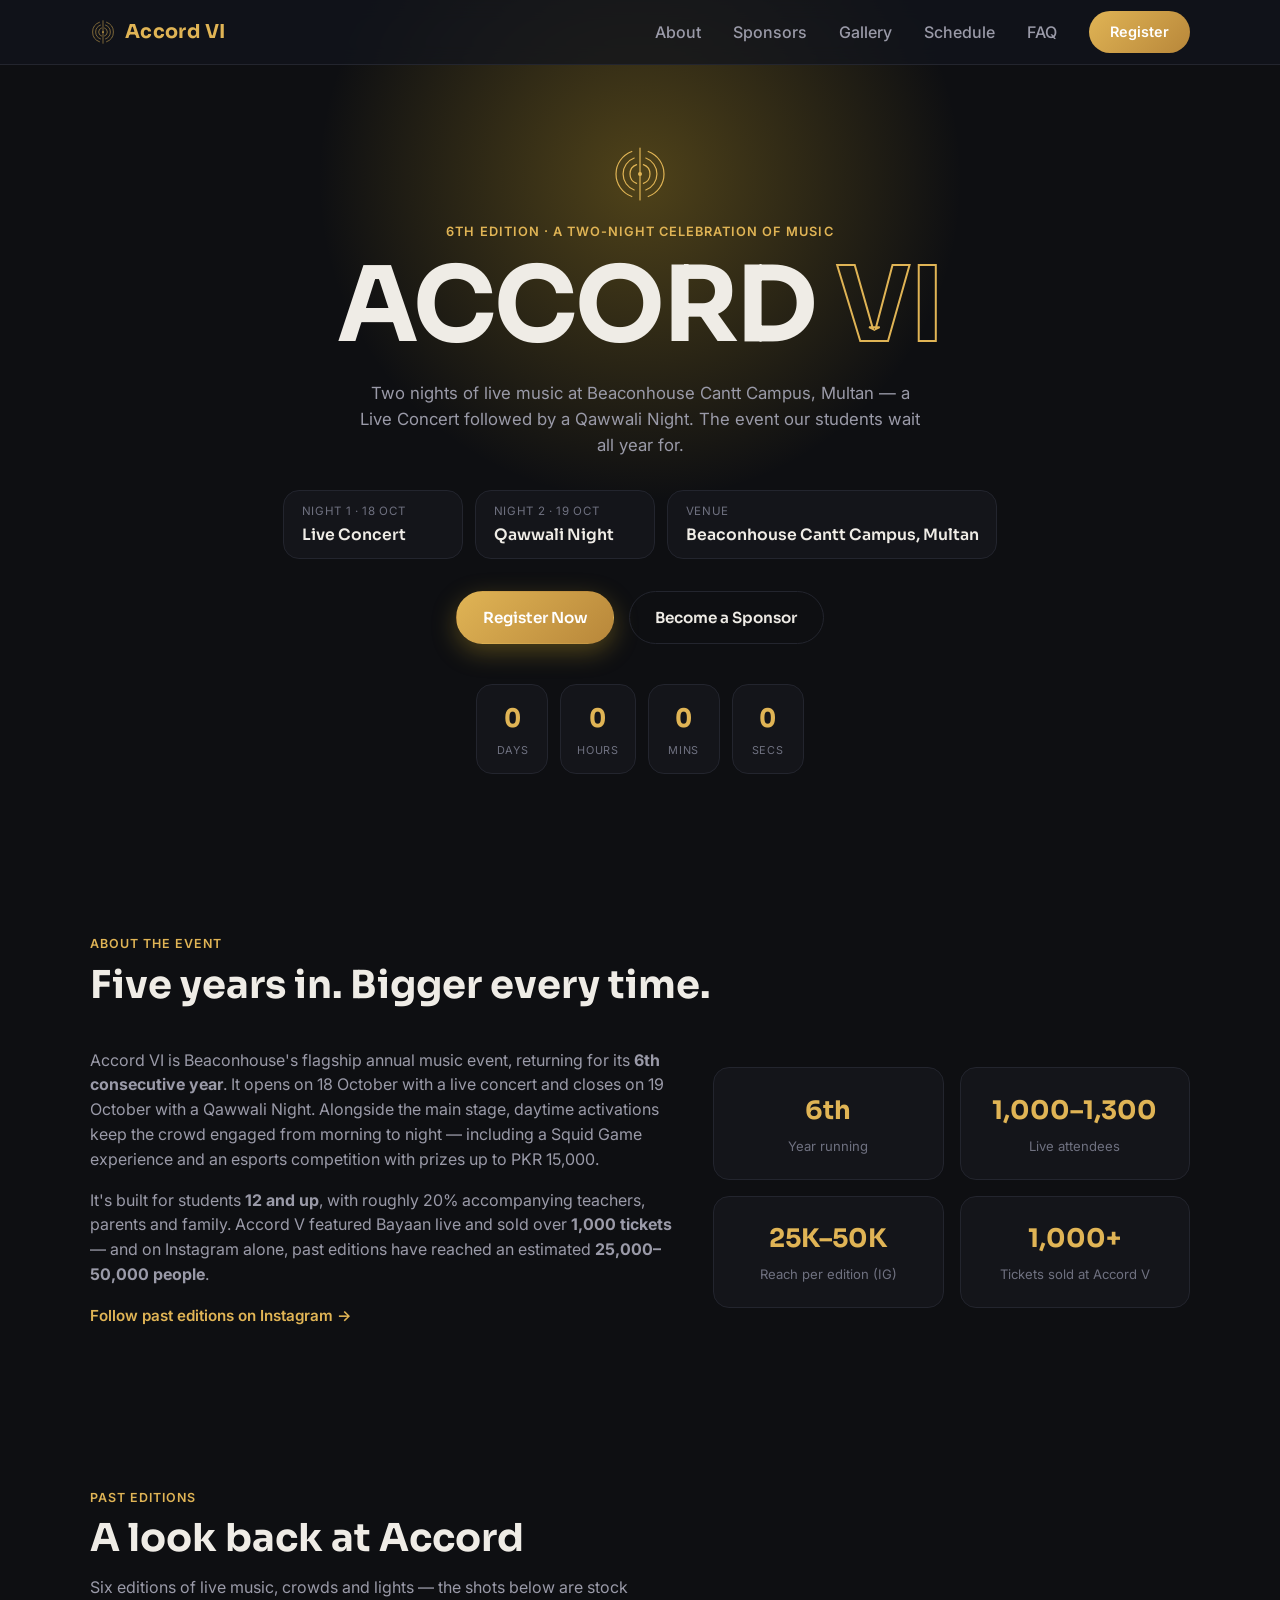
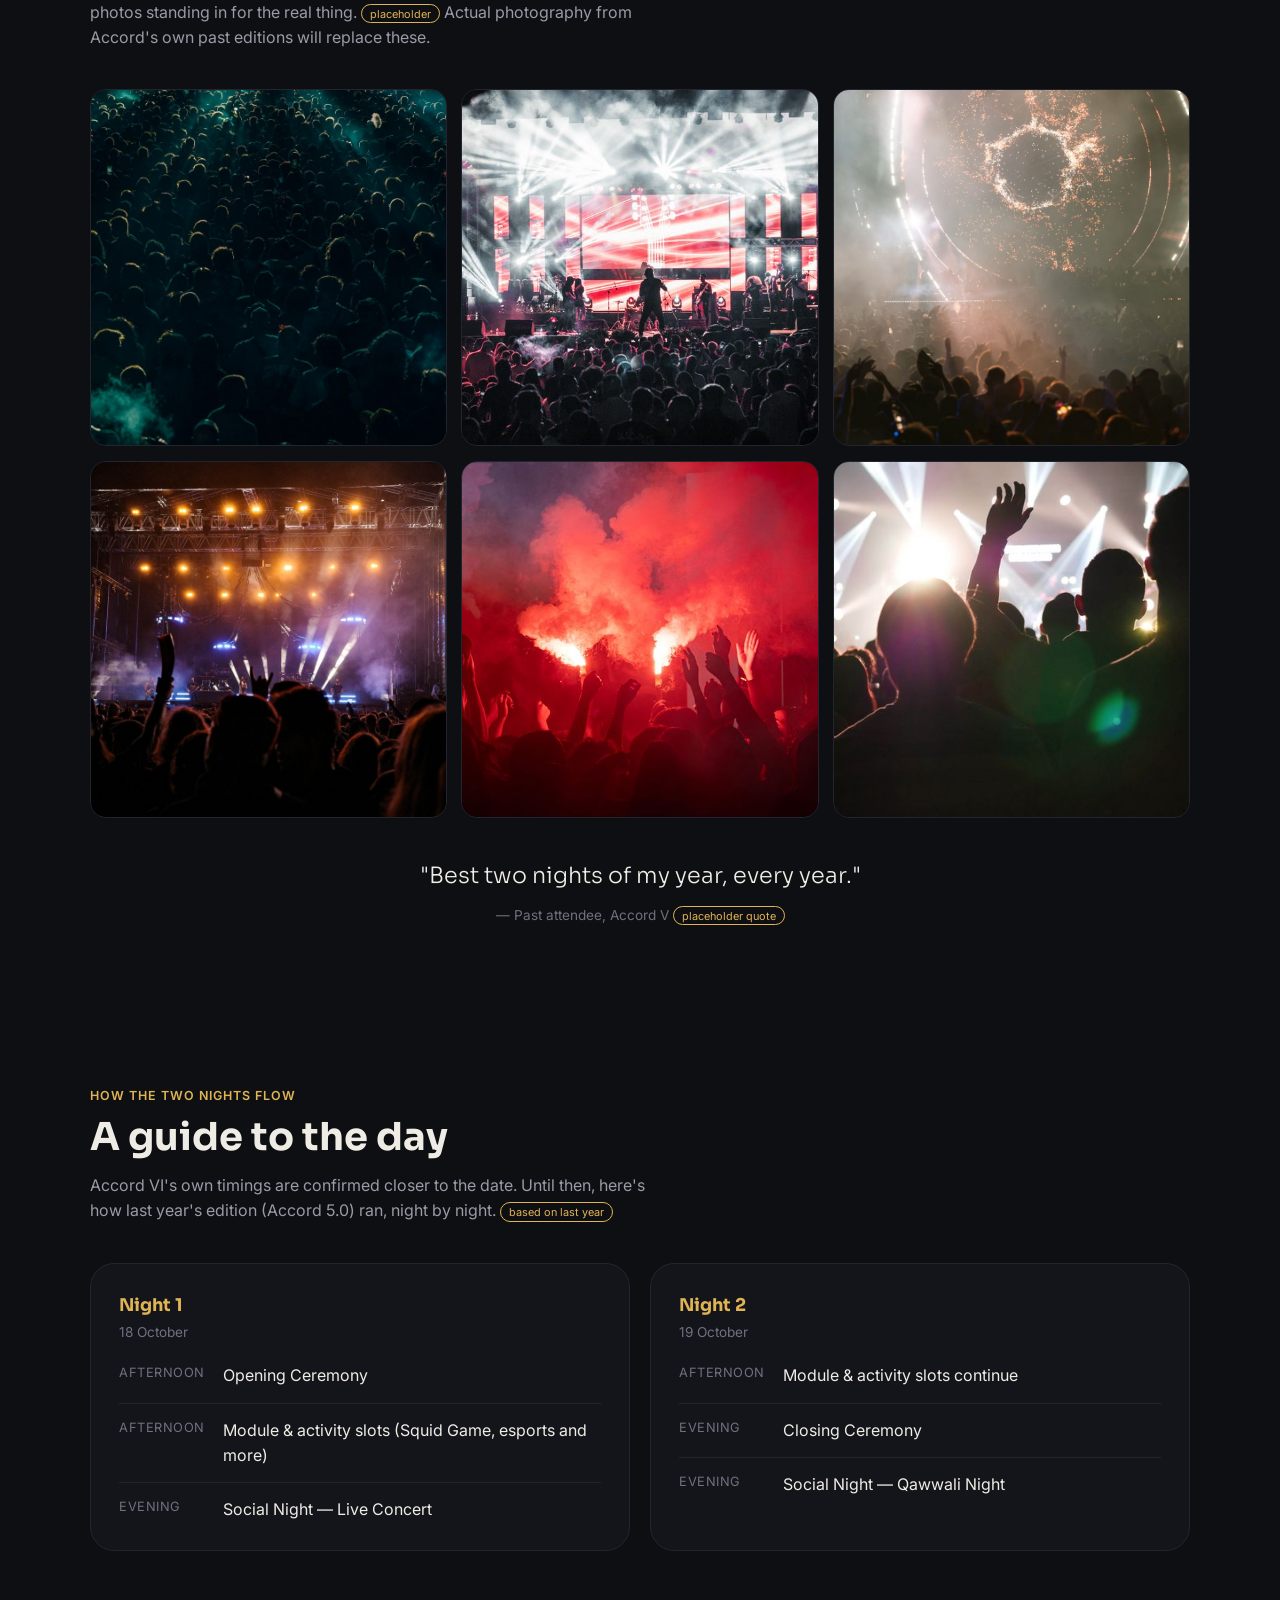
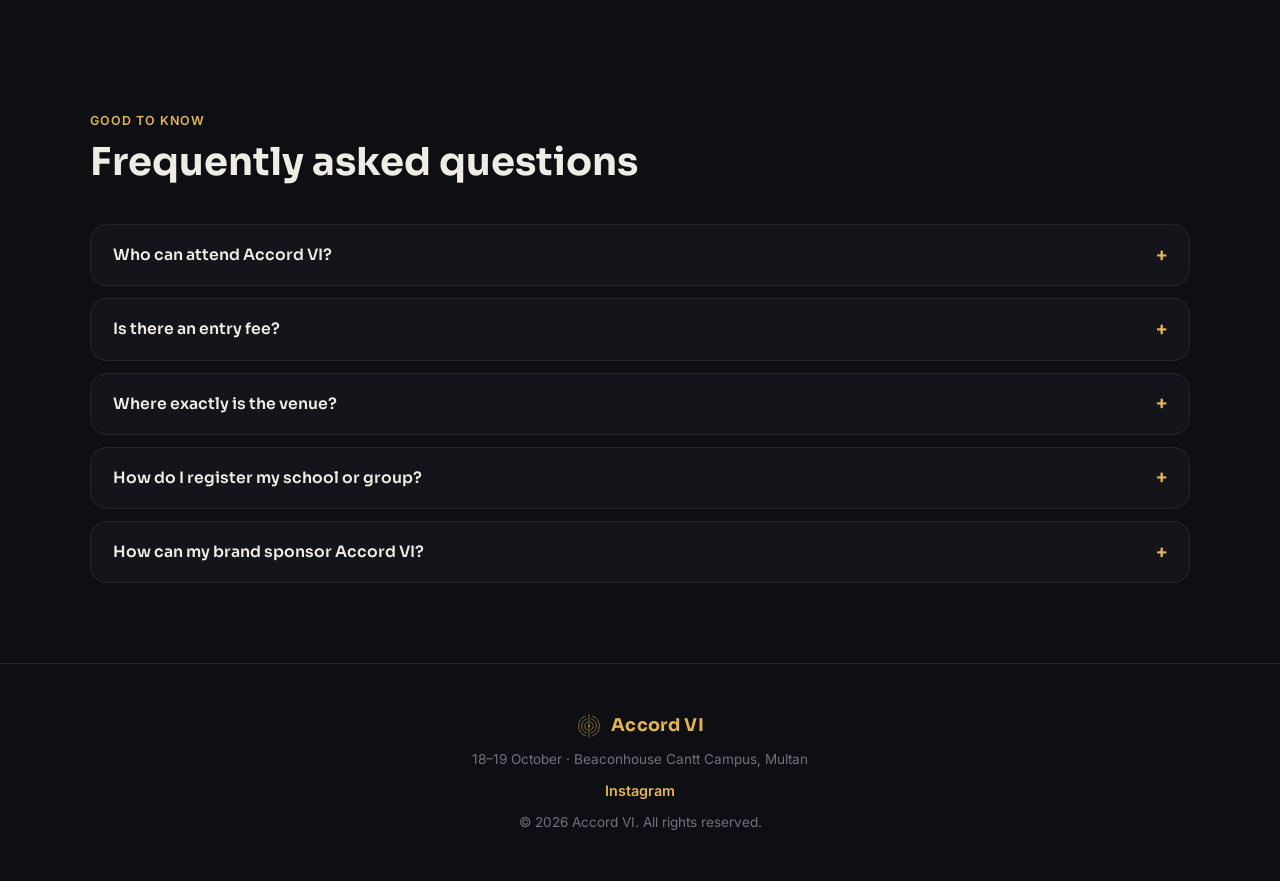
==== index.html @ 819be490 "Initial commit: Accord VI plain site 3-page HTML/CSS/JS site (home, register, sponsor) for Accord VI" ====
<!DOCTYPE html>
<html lang="en">
<head>
<meta charset="UTF-8">
<meta name="viewport" content="width=device-width, initial-scale=1.0">
<title>Accord VI — Live Concert &amp; Qawwali Night, 18–19 October, Multan</title>
<meta name="description" content="Accord VI: a two-night celebration of music at Beaconhouse Cantt Campus, Multan — Live Concert on 18 October, Qawwali Night on 19 October. Register or become a sponsor.">
<link rel="icon" type="image/svg+xml" href="assets/favicon.svg">
<link href="https://cdn.jsdelivr.net/npm/aos@2.3.4/dist/aos.css" rel="stylesheet">
<link href="https://cdn.jsdelivr.net/npm/animate.css@4.1.1/animate.min.css" rel="stylesheet">
<link rel="stylesheet" href="css/styles.css">
</head>
<body>

<!-- Resonance mark — inline once, reused via <use> so colour follows currentColor -->
<svg width="0" height="0" style="position:absolute" aria-hidden="true">
  <symbol id="resonance-mark" viewBox="0 0 120 120">
    <g fill="none" stroke="currentColor" stroke-width="2.4" stroke-linecap="round">
      <line x1="60" y1="8" x2="60" y2="112"></line>
      <path d="M66.8,41.2 A20,20 0 0 1 66.8,78.8"></path>
      <path d="M53.2,41.2 A20,20 0 0 0 53.2,78.8"></path>
      <path d="M71.6,28.1 A34,34 0 0 1 71.6,91.9"></path>
      <path d="M48.4,28.1 A34,34 0 0 0 48.4,91.9"></path>
      <path d="M76.4,14.9 A48,48 0 0 1 76.4,105.1"></path>
      <path d="M43.6,14.9 A48,48 0 0 0 43.6,105.1"></path>
    </g>
    <circle cx="60" cy="60" r="4" fill="currentColor"></circle>
  </symbol>
</svg>

<!-- ============ NAV ============ -->
<header class="site-header">
  <div class="container nav-inner">
    <a href="index.html" class="logo">
      <svg class="logo-mark" viewBox="0 0 120 120" aria-hidden="true"><use href="#resonance-mark"></use></svg>
      <span class="logo-text">Accord <span>VI</span></span>
    </a>

    <nav class="nav-links" id="navLinks">
      <a href="index.html#about" class="nav-link">About</a>
      <a href="sponsor.html" class="nav-link">Sponsors</a>
      <a href="index.html#gallery" class="nav-link">Gallery</a>
      <a href="index.html#schedule" class="nav-link">Schedule</a>
      <a href="index.html#faq" class="nav-link">FAQ</a>
      <a href="register.html" class="nav-cta animate__animated animate__pulse animate__slower animate__infinite">Register</a>
    </nav>

    <button class="nav-toggle" id="navToggle" aria-label="Toggle menu" aria-expanded="false" aria-controls="navLinks">
      <span></span><span></span><span></span>
    </button>
  </div>
</header>

<!-- ============ HERO ============ -->
<section id="top" class="hero">
  <div class="hero-glow" aria-hidden="true"></div>
  <div class="container hero-inner">
    <div class="hero-mark" aria-hidden="true" data-aos="zoom-in" data-aos-delay="0">
      <svg class="logo-mark logo-mark-hero" viewBox="0 0 120 120"><use href="#resonance-mark"></use></svg>
    </div>
    <p class="eyebrow" data-aos="fade-up" data-aos-delay="100">6th Edition · A Two-Night Celebration of Music</p>
    <h1 class="hero-title" data-aos="fade-up" data-aos-delay="200">ACCORD <span class="outline">VI</span></h1>
    <p class="hero-tagline" data-aos="fade-up" data-aos-delay="300">
      Two nights of live music at Beaconhouse Cantt Campus, Multan — a Live Concert
      followed by a Qawwali Night. The event our students wait all year for.
    </p>

    <div class="hero-meta" data-aos="fade-up" data-aos-delay="400">
      <div class="meta-chip">
        <span class="meta-label">Night 1 · 18 Oct</span>
        <span class="meta-value">Live Concert</span>
      </div>
      <div class="meta-chip">
        <span class="meta-label">Night 2 · 19 Oct</span>
        <span class="meta-value">Qawwali Night</span>
      </div>
      <div class="meta-chip">
        <span class="meta-label">Venue</span>
        <span class="meta-value">Beaconhouse Cantt Campus, Multan</span>
      </div>
    </div>

    <div class="hero-actions" data-aos="fade-up" data-aos-delay="500">
      <a href="register.html" class="btn btn-primary">Register Now</a>
      <a href="sponsor.html" class="btn btn-ghost">Become a Sponsor</a>
    </div>

    <div class="countdown" id="countdown" aria-label="Time remaining until Accord VI" data-aos="fade-up" data-aos-delay="600">
      <div class="countdown-box"><span class="countdown-num" id="cdDays">--</span><span class="countdown-label">Days</span></div>
      <div class="countdown-box"><span class="countdown-num" id="cdHours">--</span><span class="countdown-label">Hours</span></div>
      <div class="countdown-box"><span class="countdown-num" id="cdMins">--</span><span class="countdown-label">Mins</span></div>
      <div class="countdown-box"><span class="countdown-num" id="cdSecs">--</span><span class="countdown-label">Secs</span></div>
    </div>
  </div>
</section>

<!-- ============ ABOUT ============ -->
<section id="about" class="section">
  <div class="container">
    <p class="section-kicker">About the event</p>
    <h2 class="section-title">Five years in. Bigger every time.</h2>

    <div class="about-grid">
      <div class="about-copy">
        <p>
          Accord VI is Beaconhouse's flagship annual music event, returning for its
          <strong>6th consecutive year</strong>. It opens on 18 October with a live concert
          and closes on 19 October with a Qawwali Night. Alongside the main stage, daytime
          activations keep the crowd engaged from morning to night — including a Squid Game
          experience and an esports competition with prizes up to PKR 15,000.
        </p>
        <p>
          It's built for students <strong>12 and up</strong>, with roughly 20% accompanying
          teachers, parents and family. Accord V featured Bayaan live and sold over
          <strong>1,000 tickets</strong> — and on Instagram alone, past editions have reached
          an estimated <strong>25,000–50,000 people</strong>.
        </p>
        <a href="https://instagram.com/" target="_blank" rel="noopener" class="text-link">
          Follow past editions on Instagram →
        </a>
      </div>

      <div class="about-stats">
        <div class="stat-card" data-aos="fade-up" data-aos-delay="0">
          <span class="stat-num">6th</span>
          <span class="stat-label">Year running</span>
        </div>
        <div class="stat-card" data-aos="fade-up" data-aos-delay="100">
          <span class="stat-num">1,000–1,300</span>
          <span class="stat-label">Live attendees</span>
        </div>
        <div class="stat-card" data-aos="fade-up" data-aos-delay="200">
          <span class="stat-num">25K–50K</span>
          <span class="stat-label">Reach per edition (IG)</span>
        </div>
        <div class="stat-card" data-aos="fade-up" data-aos-delay="300">
          <span class="stat-num">1,000+</span>
          <span class="stat-label">Tickets sold at Accord V</span>
        </div>
      </div>
    </div>
  </div>
</section>

<!-- ============ GALLERY ============ -->
<section id="gallery" class="section">
  <div class="container">
    <p class="section-kicker">Past editions</p>
    <h2 class="section-title">A look back at Accord</h2>
    <p class="section-lead">
      Six editions of live music, crowds and lights — the shots below are stock photos
      standing in for the real thing. <span class="ph-tag">placeholder</span> Actual
      photography from Accord's own past editions will replace these.
    </p>

    <div class="gallery-grid">
      <div class="gallery-item" data-aos="zoom-in" data-aos-delay="0"><img src="assets/gallery/gallery-1.jpg" alt="Stock photo — concert crowd under stage lights, standing in for a real Accord photo" loading="lazy"></div>
      <div class="gallery-item" data-aos="zoom-in" data-aos-delay="50"><img src="assets/gallery/gallery-2.jpg" alt="Stock photo — live band performing on stage, standing in for a real Accord photo" loading="lazy"></div>
      <div class="gallery-item" data-aos="zoom-in" data-aos-delay="100"><img src="assets/gallery/gallery-3.jpg" alt="Stock photo — festival fireworks over a crowd, standing in for a real Accord photo" loading="lazy"></div>
      <div class="gallery-item" data-aos="zoom-in" data-aos-delay="150"><img src="assets/gallery/gallery-4.jpg" alt="Stock photo — crowd cheering under stage lighting, standing in for a real Accord photo" loading="lazy"></div>
      <div class="gallery-item" data-aos="zoom-in" data-aos-delay="200"><img src="assets/gallery/gallery-5.jpg" alt="Stock photo — red flares raised at a night concert, standing in for a real Accord photo" loading="lazy"></div>
      <div class="gallery-item" data-aos="zoom-in" data-aos-delay="250"><img src="assets/gallery/gallery-6.jpg" alt="Stock photo — crowd silhouetted against bright stage lights, standing in for a real Accord photo" loading="lazy"></div>
    </div>

    <blockquote class="quote-block" data-aos="fade-up">
      <p>"Best two nights of my year, every year."</p>
      <cite>— Past attendee, Accord V <span class="ph-tag">placeholder quote</span></cite>
    </blockquote>
  </div>
</section>

<!-- ============ SCHEDULE ============ -->
<section id="schedule" class="section">
  <div class="container">
    <p class="section-kicker">How the two nights flow</p>
    <h2 class="section-title">A guide to the day</h2>
    <p class="section-lead">
      Accord VI's own timings are confirmed closer to the date. Until then, here's how last
      year's edition (Accord 5.0) ran, night by night. <span class="ph-tag">based on last year</span>
    </p>

    <div class="schedule-grid">
      <div class="schedule-card" data-aos="fade-up" data-aos-delay="0">
        <span class="schedule-day">Night 1</span>
        <span class="schedule-date">18 October</span>
        <ol class="schedule-list">
          <li><span class="schedule-time">Afternoon</span><span>Opening Ceremony</span></li>
          <li><span class="schedule-time">Afternoon</span><span>Module &amp; activity slots (Squid Game, esports and more)</span></li>
          <li><span class="schedule-time">Evening</span><span>Social Night — Live Concert</span></li>
        </ol>
      </div>
      <div class="schedule-card" data-aos="fade-up" data-aos-delay="100">
        <span class="schedule-day">Night 2</span>
        <span class="schedule-date">19 October</span>
        <ol class="schedule-list">
          <li><span class="schedule-time">Afternoon</span><span>Module &amp; activity slots continue</span></li>
          <li><span class="schedule-time">Evening</span><span>Closing Ceremony</span></li>
          <li><span class="schedule-time">Evening</span><span>Social Night — Qawwali Night</span></li>
        </ol>
      </div>
    </div>
  </div>
</section>

<!-- ============ FAQ ============ -->
<section id="faq" class="section">
  <div class="container">
    <p class="section-kicker">Good to know</p>
    <h2 class="section-title">Frequently asked questions</h2>

    <div class="faq-list">
      <div class="faq-item" data-aos="fade-up" data-aos-delay="0">
        <button class="faq-question" aria-expanded="false">
          <span>Who can attend Accord VI?</span>
          <span class="faq-icon" aria-hidden="true">+</span>
        </button>
        <div class="faq-answer">
          <p>Anyone aged 12 and up. Most attendees are students, and around 20% are accompanying adults such as teachers and family — everyone is welcome.</p>
        </div>
      </div>

      <div class="faq-item" data-aos="fade-up" data-aos-delay="50">
        <button class="faq-question" aria-expanded="false">
          <span>Is there an entry fee?</span>
          <span class="faq-icon" aria-hidden="true">+</span>
        </button>
        <div class="faq-answer">
          <p>Yes. A full two-night pass is <strong>PKR 3,500</strong>. If you only want to come for the Live Concert on 18 October, a concert-only ticket is <strong>PKR 2,500</strong>.</p>
        </div>
      </div>

      <div class="faq-item" data-aos="fade-up" data-aos-delay="100">
        <button class="faq-question" aria-expanded="false">
          <span>Where exactly is the venue?</span>
          <span class="faq-icon" aria-hidden="true">+</span>
        </button>
        <div class="faq-answer">
          <p>Beaconhouse Cantt Campus, Multan. [Placeholder — add a map link and parking/drop-off details closer to the date.]</p>
        </div>
      </div>

      <div class="faq-item" data-aos="fade-up" data-aos-delay="150">
        <button class="faq-question" aria-expanded="false">
          <span>How do I register my school or group?</span>
          <span class="faq-icon" aria-hidden="true">+</span>
        </button>
        <div class="faq-answer">
          <p>Head to the <a href="register.html" class="text-link">registration page</a> and select "Prospective attendee." Mention your school and approximate group size in the message field and our team will follow up.</p>
        </div>
      </div>

      <div class="faq-item" data-aos="fade-up" data-aos-delay="200">
        <button class="faq-question" aria-expanded="false">
          <span>How can my brand sponsor Accord VI?</span>
          <span class="faq-icon" aria-hidden="true">+</span>
        </button>
        <div class="faq-answer">
          <p>Check out the <a href="sponsor.html" class="text-link">sponsorship tiers</a>, then <a href="register.html?as=sponsor" class="text-link">register your interest</a> — we'll send over a full sponsorship deck.</p>
        </div>
      </div>
    </div>
  </div>
</section>

<!-- ============ FOOTER ============ -->
<footer class="site-footer">
  <div class="container footer-inner">
    <span class="logo footer-logo">
      <svg class="logo-mark" viewBox="0 0 120 120" aria-hidden="true"><use href="#resonance-mark"></use></svg>
      <span class="logo-text">Accord <span>VI</span></span>
    </span>
    <p class="footer-tag">18–19 October · Beaconhouse Cantt Campus, Multan</p>
    <a href="https://instagram.com/" target="_blank" rel="noopener" class="footer-ig">Instagram</a>
    <p class="footer-copy">© <span id="year"></span> Accord VI. All rights reserved.</p>
  </div>
</footer>

<script src="https://cdn.jsdelivr.net/npm/aos@2.3.4/dist/aos.js"></script>
<script src="js/main.js"></script>
</body>
</html>
---- css/styles.css ----
/* ============================================
   Accord VI — Styles
   "Resonance" identity: navy + brass, per the
   official logo handoff (see assets/logo/).
   ============================================ */

/* Self-hosted variable fonts, pulled from google/fonts on GitHub
   (github.com/google/fonts/tree/main/ofl) instead of Google's CDN. */
@font-face {
  font-family: 'Sora';
  src: url('../assets/fonts/Sora-Variable.ttf') format('truetype-variations');
  font-weight: 100 800;
  font-style: normal;
  font-display: swap;
}
@font-face {
  font-family: 'Inter';
  src: url('../assets/fonts/Inter-Variable.ttf') format('truetype-variations');
  font-weight: 100 900;
  font-style: normal;
  font-display: swap;
}

:root {
  --color-bg: #0e0f12;
  --color-bg-alt: #101116;
  --color-surface: #14151a;
  --color-border: #23252e;

  --color-primary: #e0b455;
  --color-primary-dark: #b8873a;
  --color-accent: #e0b455;

  --color-text: #efece6;
  --color-text-dim: #9a9aa8;
  --color-text-faint: #6f7180;

  --font-display: 'Sora', 'Inter', sans-serif;
  --font-body: 'Inter', system-ui, sans-serif;

  --radius-sm: 10px;
  --radius-md: 16px;
  --radius-lg: 24px;

  --container-w: 1140px;
}

* { box-sizing: border-box; margin: 0; padding: 0; }

html { scroll-behavior: smooth; }

body {
  background: var(--color-bg);
  color: var(--color-text);
  font-family: var(--font-body);
  line-height: 1.55;
  -webkit-font-smoothing: antialiased;
  overflow-x: hidden;
}

img { max-width: 100%; display: block; }

a { color: inherit; text-decoration: none; }

ul { list-style: none; }

.container {
  width: 100%;
  max-width: var(--container-w);
  margin: 0 auto;
  padding: 0 1.25rem;
}

/* ---------- Buttons ---------- */
.btn {
  display: inline-flex;
  align-items: center;
  justify-content: center;
  padding: 0.85rem 1.6rem;
  border-radius: 999px;
  font-family: var(--font-display);
  font-weight: 600;
  font-size: 0.95rem;
  border: 1px solid transparent;
  cursor: pointer;
  transition: transform 0.15s ease, box-shadow 0.15s ease, background 0.15s ease;
}
.btn:active { transform: translateY(1px); }

.btn-primary {
  background: linear-gradient(135deg, var(--color-primary), var(--color-primary-dark));
  color: #fff;
  box-shadow: 0 8px 24px rgba(201, 162, 39, 0.35);
}
.btn-primary:hover { box-shadow: 0 10px 30px rgba(201, 162, 39, 0.5); }

.btn-ghost {
  background: transparent;
  color: var(--color-text);
  border-color: var(--color-border);
}
.btn-ghost:hover { border-color: var(--color-primary); }

.btn-block { width: 100%; }

.text-link {
  color: var(--color-accent);
  font-weight: 600;
  font-size: 0.95rem;
}
.text-link:hover { text-decoration: underline; }

/* ---------- Header / Nav ---------- */
.site-header {
  position: fixed;
  top: 0; left: 0; right: 0;
  z-index: 100;
  background: rgba(18, 20, 28, 0.75);
  backdrop-filter: blur(10px);
  border-bottom: 1px solid var(--color-border);
}

.nav-inner {
  display: flex;
  align-items: center;
  justify-content: space-between;
  height: 64px;
}

.logo {
  display: flex;
  align-items: center;
  gap: 0.55rem;
  font-family: var(--font-display);
  font-weight: 700;
  font-size: 1.2rem;
  letter-spacing: 0.02em;
}
.logo span { color: var(--color-primary); }

.logo-mark {
  width: 26px;
  height: 26px;
  color: var(--color-primary);
  flex-shrink: 0;
}

.nav-links {
  position: fixed;
  top: 64px;
  left: 0; right: 0;
  background: var(--color-bg-alt);
  border-bottom: 1px solid var(--color-border);
  display: flex;
  flex-direction: column;
  gap: 0;
  padding: 0.5rem 1.25rem 1.25rem;
  transform: translateY(-150%);
  opacity: 0;
  transition: transform 0.25s ease, opacity 0.25s ease;
}
.nav-links.open { transform: translateY(0); opacity: 1; }

.nav-link {
  padding: 0.85rem 0;
  border-bottom: 1px solid var(--color-border);
  font-weight: 500;
  color: var(--color-text-dim);
}
.nav-link:hover { color: var(--color-text); }

.nav-cta {
  margin-top: 1rem;
  text-align: center;
  padding: 0.75rem;
  border-radius: 999px;
  background: linear-gradient(135deg, var(--color-primary), var(--color-primary-dark));
  color: #fff;
  font-weight: 600;
}

.nav-toggle {
  display: flex;
  flex-direction: column;
  justify-content: center;
  gap: 5px;
  width: 40px;
  height: 40px;
  background: transparent;
  border: none;
  cursor: pointer;
}
.nav-toggle span {
  display: block;
  height: 2px;
  background: var(--color-text);
  border-radius: 2px;
  transition: transform 0.2s ease, opacity 0.2s ease;
}
.nav-toggle[aria-expanded="true"] span:nth-child(1) { transform: translateY(7px) rotate(45deg); }
.nav-toggle[aria-expanded="true"] span:nth-child(2) { opacity: 0; }
.nav-toggle[aria-expanded="true"] span:nth-child(3) { transform: translateY(-7px) rotate(-45deg); }

/* ---------- Hero ---------- */
.hero {
  position: relative;
  padding: 9rem 0 5rem;
  overflow: hidden;
}

.hero-glow {
  position: absolute;
  top: -20%;
  left: 50%;
  width: 700px;
  height: 700px;
  transform: translateX(-50%);
  background: radial-gradient(circle, rgba(201, 162, 39, 0.35) 0%, rgba(201, 162, 39, 0) 65%);
  pointer-events: none;
}

.hero-inner { position: relative; text-align: center; }

.hero-mark { display: flex; justify-content: center; margin-bottom: 1.1rem; }
.logo-mark-hero {
  width: 60px;
  height: 60px;
  color: var(--color-primary);
}

.eyebrow {
  color: var(--color-accent);
  font-weight: 600;
  letter-spacing: 0.08em;
  text-transform: uppercase;
  font-size: 0.8rem;
  margin-bottom: 1rem;
}

/* ---------- Page hero (register.html / sponsor.html) ---------- */
.page-hero {
  position: relative;
  padding: 8rem 0 3.5rem;
  overflow: hidden;
}
.page-hero-inner { position: relative; text-align: center; }

.page-title {
  font-family: var(--font-display);
  font-weight: 700;
  font-size: clamp(2rem, 6vw, 3.2rem);
  line-height: 1.1;
  letter-spacing: -0.01em;
  max-width: 760px;
  margin: 0 auto;
}

.hero-title {
  font-family: var(--font-display);
  font-weight: 700;
  font-size: clamp(3rem, 14vw, 6.5rem);
  line-height: 0.95;
  letter-spacing: -0.02em;
}
.hero-title .outline {
  -webkit-text-stroke: 2px var(--color-primary);
  color: transparent;
}

.hero-tagline {
  max-width: 560px;
  margin: 1.5rem auto 0;
  color: var(--color-text-dim);
  font-size: 1.05rem;
}

.hero-meta {
  display: flex;
  flex-wrap: wrap;
  justify-content: center;
  gap: 0.75rem;
  margin: 2rem 0;
}

.meta-chip {
  display: flex;
  flex-direction: column;
  align-items: flex-start;
  background: var(--color-surface);
  border: 1px solid var(--color-border);
  border-radius: var(--radius-md);
  padding: 0.7rem 1.1rem;
  min-width: 180px;
  text-align: left;
}
.meta-label {
  font-size: 0.72rem;
  text-transform: uppercase;
  letter-spacing: 0.06em;
  color: var(--color-text-faint);
}
.meta-value {
  font-family: var(--font-display);
  font-weight: 600;
  font-size: 0.98rem;
  margin-top: 0.15rem;
}

.hero-actions {
  display: flex;
  flex-wrap: wrap;
  justify-content: center;
  gap: 0.9rem;
}

/* ---------- Countdown ---------- */
.countdown {
  display: flex;
  justify-content: center;
  gap: 0.75rem;
  margin-top: 2.5rem;
}

.countdown-box {
  display: flex;
  flex-direction: column;
  align-items: center;
  background: var(--color-surface);
  border: 1px solid var(--color-border);
  border-radius: var(--radius-md);
  padding: 0.9rem 1rem;
  min-width: 72px;
}

.countdown-num {
  font-family: var(--font-display);
  font-weight: 700;
  font-size: 1.6rem;
  color: var(--color-accent);
  font-variant-numeric: tabular-nums;
}

.countdown-label {
  font-size: 0.68rem;
  text-transform: uppercase;
  letter-spacing: 0.06em;
  color: var(--color-text-faint);
  margin-top: 0.2rem;
}

/* ---------- Sections ---------- */
.section { padding: 5rem 0; }
.section-alt { background: var(--color-bg-alt); }

.section-kicker {
  color: var(--color-accent);
  font-weight: 600;
  text-transform: uppercase;
  letter-spacing: 0.08em;
  font-size: 0.78rem;
  margin-bottom: 0.6rem;
}

.section-title {
  font-family: var(--font-display);
  font-weight: 700;
  font-size: clamp(1.6rem, 5vw, 2.4rem);
  line-height: 1.15;
  max-width: 640px;
}

.section-lead {
  color: var(--color-text-dim);
  max-width: 560px;
  margin-top: 0.9rem;
}

/* ---------- About ---------- */
.about-grid {
  display: grid;
  grid-template-columns: 1fr;
  gap: 2.5rem;
  margin-top: 2.5rem;
}

.about-copy p {
  color: var(--color-text-dim);
  margin-bottom: 1rem;
}

.about-stats {
  display: grid;
  grid-template-columns: repeat(2, 1fr);
  gap: 1rem;
}

.stat-card {
  background: var(--color-surface);
  border: 1px solid var(--color-border);
  border-radius: var(--radius-md);
  padding: 1.4rem;
  text-align: center;
}
.stat-num {
  display: block;
  font-family: var(--font-display);
  font-weight: 700;
  font-size: 1.6rem;
  color: var(--color-primary);
}
.stat-label {
  display: block;
  color: var(--color-text-faint);
  font-size: 0.82rem;
  margin-top: 0.35rem;
}

/* ---------- Urgency banner ---------- */
.urgency-banner {
  margin-top: 2rem;
  display: flex;
  flex-direction: column;
  gap: 0.5rem;
  align-items: flex-start;
  background: rgba(224, 180, 85, 0.08);
  border: 1px solid var(--color-primary);
  border-radius: var(--radius-md);
  padding: 1rem 1.25rem;
}
.urgency-badge {
  background: var(--color-primary);
  color: #211a05;
  font-family: var(--font-display);
  font-weight: 700;
  font-size: 0.7rem;
  text-transform: uppercase;
  letter-spacing: 0.05em;
  padding: 0.2rem 0.6rem;
  border-radius: 999px;
}
.urgency-banner p { color: var(--color-text-dim); font-size: 0.9rem; }

/* ---------- Sponsorship ---------- */
.tier-grid {
  display: grid;
  grid-template-columns: 1fr;
  gap: 1.25rem;
  margin-top: 2.5rem;
}

.tier-card {
  position: relative;
  background: var(--color-surface);
  border: 1px solid var(--color-border);
  border-radius: var(--radius-lg);
  padding: 1.75rem;
}

.tier-featured {
  border-color: var(--color-primary);
  box-shadow: 0 0 0 1px var(--color-primary), 0 20px 40px rgba(201, 162, 39, 0.15);
}

.tier-badge {
  position: absolute;
  top: -12px;
  right: 1.5rem;
  background: var(--color-accent);
  color: #211a05;
  font-size: 0.7rem;
  font-weight: 700;
  text-transform: uppercase;
  letter-spacing: 0.04em;
  padding: 0.3rem 0.7rem;
  border-radius: 999px;
}

.tier-title {
  border-color: var(--color-primary);
  background: linear-gradient(160deg, var(--color-surface), var(--color-bg-alt));
}

.tier-badge-title { background: var(--color-primary); color: #211a05; }

.tier-name {
  display: block;
  font-family: var(--font-display);
  font-weight: 700;
  font-size: 1.25rem;
}

.tier-price {
  display: block;
  font-family: var(--font-display);
  font-weight: 600;
  font-size: 1rem;
  color: var(--color-accent);
  margin: 0.3rem 0 0.6rem;
}

.tier-blurb {
  color: var(--color-text-dim);
  font-size: 0.92rem;
  margin-bottom: 1.1rem;
}

.tier-list li {
  position: relative;
  padding-left: 1.3rem;
  color: var(--color-text-dim);
  font-size: 0.9rem;
  margin-bottom: 0.5rem;
}
.tier-list li::before {
  content: "";
  position: absolute;
  left: 0;
  top: 0.5em;
  width: 6px;
  height: 6px;
  border-radius: 50%;
  background: var(--color-primary);
}

.tier-note {
  margin-top: 1.5rem;
  color: var(--color-text-faint);
  font-size: 0.8rem;
  font-style: italic;
}

/* ---------- Ideal-for-brands strip ---------- */
.brands-strip {
  margin-top: 2rem;
  background: var(--color-surface);
  border: 1px solid var(--color-border);
  border-radius: var(--radius-md);
  padding: 1.1rem 1.4rem;
  display: flex;
  flex-direction: column;
  gap: 0.4rem;
}
.brands-label {
  color: var(--color-accent);
  font-weight: 700;
  font-size: 0.78rem;
  text-transform: uppercase;
  letter-spacing: 0.06em;
}
.brands-value { color: var(--color-text-dim); font-size: 0.92rem; }

/* ---------- Custom add-ons ---------- */
.addon-block {
  margin-top: 2.5rem;
  background: var(--color-surface);
  border: 1px solid var(--color-border);
  border-radius: var(--radius-lg);
  padding: 1.75rem;
}
.addon-title {
  font-family: var(--font-display);
  font-weight: 700;
  font-size: 1.15rem;
  margin-bottom: 0.5rem;
}
.addon-lead {
  color: var(--color-text-dim);
  font-size: 0.92rem;
  margin-bottom: 1.1rem;
}
.addon-list {
  display: grid;
  grid-template-columns: 1fr;
  gap: 0.6rem;
}
.addon-list li {
  position: relative;
  padding-left: 1.3rem;
  color: var(--color-text-dim);
  font-size: 0.9rem;
}
.addon-list li::before {
  content: "";
  position: absolute;
  left: 0;
  top: 0.5em;
  width: 6px;
  height: 6px;
  border-radius: 50%;
  background: var(--color-primary);
}

/* ---------- Sponsor marquee ---------- */
.sponsor-marquee {
  margin-top: 3rem;
  overflow: hidden;
  -webkit-mask-image: linear-gradient(90deg, transparent, #000 8%, #000 92%, transparent);
  mask-image: linear-gradient(90deg, transparent, #000 8%, #000 92%, transparent);
}

.sponsor-track {
  display: flex;
  gap: 1rem;
  width: max-content;
  animation: sponsor-scroll 22s linear infinite;
}

.sponsor-marquee:hover .sponsor-track { animation-play-state: paused; }

.sponsor-chip {
  flex: 0 0 auto;
  background: var(--color-surface);
  border: 1px dashed var(--color-border);
  border-radius: var(--radius-md);
  padding: 0.9rem 1.75rem;
  color: var(--color-text-faint);
  font-family: var(--font-display);
  font-weight: 600;
  font-size: 0.85rem;
  white-space: nowrap;
}

@keyframes sponsor-scroll {
  from { transform: translateX(0); }
  to { transform: translateX(-50%); }
}

@media (prefers-reduced-motion: reduce) {
  .sponsor-track { animation: none; }
}

.cta-banner {
  margin-top: 3rem;
  background: linear-gradient(135deg, var(--color-primary-dark), var(--color-primary));
  border-radius: var(--radius-lg);
  padding: 2rem;
  display: flex;
  flex-direction: column;
  gap: 1.25rem;
  align-items: flex-start;
}
.cta-banner h3 {
  font-family: var(--font-display);
  font-size: 1.25rem;
  margin-bottom: 0.35rem;
}
.cta-banner p { color: rgba(255,255,255,0.85); font-size: 0.92rem; }
.cta-banner .btn-primary {
  background: #fff;
  color: var(--color-primary-dark);
  box-shadow: none;
}

/* ---------- Gallery ---------- */
.gallery-grid {
  display: grid;
  grid-template-columns: repeat(2, 1fr);
  gap: 0.9rem;
  margin-top: 2.5rem;
}

.gallery-item {
  aspect-ratio: 1 / 1;
  border-radius: var(--radius-md);
  overflow: hidden;
  border: 1px solid var(--color-border);
}
.gallery-item img {
  width: 100%;
  height: 100%;
  object-fit: cover;
}

.quote-block {
  margin-top: 2.5rem;
  text-align: center;
  max-width: 640px;
  margin-left: auto;
  margin-right: auto;
}
.quote-block p {
  font-family: var(--font-display);
  font-weight: 300;
  font-size: 1.4rem;
  color: var(--color-text);
}
.quote-block cite {
  display: block;
  margin-top: 0.75rem;
  font-style: normal;
  color: var(--color-text-faint);
  font-size: 0.85rem;
}

/* ---------- Schedule ---------- */
.schedule-grid {
  margin-top: 2.5rem;
  display: grid;
  grid-template-columns: 1fr;
  gap: 1.25rem;
}
.schedule-card {
  background: var(--color-surface);
  border: 1px solid var(--color-border);
  border-radius: var(--radius-lg);
  padding: 1.75rem;
}
.schedule-day {
  display: inline-block;
  font-family: var(--font-display);
  font-weight: 700;
  font-size: 1.1rem;
  color: var(--color-primary);
}
.schedule-date {
  display: block;
  color: var(--color-text-faint);
  font-size: 0.85rem;
  margin-top: 0.2rem;
  margin-bottom: 1.25rem;
}
.schedule-list {
  list-style: none;
  display: flex;
  flex-direction: column;
  gap: 0.9rem;
}
.schedule-list li {
  display: flex;
  gap: 1rem;
  padding-top: 0.9rem;
  border-top: 1px solid var(--color-border);
}
.schedule-list li:first-child {
  padding-top: 0;
  border-top: none;
}
.schedule-time {
  flex: 0 0 auto;
  width: 5.5rem;
  color: var(--color-text-faint);
  font-size: 0.8rem;
  text-transform: uppercase;
  letter-spacing: 0.04em;
}

/* ---------- FAQ ---------- */
.faq-list {
  margin-top: 2.5rem;
  display: flex;
  flex-direction: column;
  gap: 0.75rem;
}

.faq-item {
  background: var(--color-surface);
  border: 1px solid var(--color-border);
  border-radius: var(--radius-md);
  overflow: hidden;
}

.faq-question {
  width: 100%;
  display: flex;
  align-items: center;
  justify-content: space-between;
  gap: 1rem;
  background: transparent;
  border: none;
  color: var(--color-text);
  font-family: var(--font-display);
  font-weight: 600;
  font-size: 0.98rem;
  text-align: left;
  padding: 1.1rem 1.4rem;
  cursor: pointer;
}

.faq-icon {
  flex: 0 0 auto;
  color: var(--color-accent);
  font-size: 1.2rem;
  transition: transform 0.2s ease;
  pointer-events: none;
}

.faq-question[aria-expanded="true"] .faq-icon { transform: rotate(45deg); }

.faq-answer {
  max-height: 0;
  overflow: hidden;
  transition: max-height 0.25s ease;
}

.faq-answer p {
  color: var(--color-text-dim);
  font-size: 0.92rem;
  padding: 0 1.4rem 1.1rem;
}

/* ---------- Contact ---------- */
.contact-grid {
  display: grid;
  grid-template-columns: 1fr;
  gap: 2.5rem;
}

.contact-details { margin-top: 1.75rem; }
.contact-details li {
  display: flex;
  flex-wrap: wrap;
  align-items: center;
  gap: 0.6rem;
  padding: 0.85rem 0;
  border-bottom: 1px solid var(--color-border);
}
.contact-label {
  width: 90px;
  color: var(--color-text-faint);
  font-size: 0.8rem;
  text-transform: uppercase;
  letter-spacing: 0.05em;
}
.contact-value { font-weight: 600; }
.ph-tag {
  font-size: 0.68rem;
  color: var(--color-accent);
  border: 1px solid var(--color-accent);
  border-radius: 999px;
  padding: 0.1rem 0.5rem;
}

.contact-form {
  background: var(--color-surface);
  border: 1px solid var(--color-border);
  border-radius: var(--radius-lg);
  padding: 1.75rem;
}

.form-row { margin-bottom: 1.1rem; display: flex; flex-direction: column; gap: 0.4rem; }
.form-row[hidden] { display: none; }
.form-row label { font-size: 0.85rem; color: var(--color-text-dim); font-weight: 500; }

.form-row input,
.form-row select,
.form-row textarea {
  background: var(--color-bg);
  border: 1px solid var(--color-border);
  border-radius: var(--radius-sm);
  padding: 0.75rem 0.9rem;
  color: var(--color-text);
  font-family: var(--font-body);
  font-size: 0.95rem;
  resize: vertical;
}
.form-row input:focus,
.form-row select:focus,
.form-row textarea:focus {
  outline: none;
  border-color: var(--color-primary);
}

.form-note {
  margin-top: 0.9rem;
  font-size: 0.85rem;
  color: var(--color-accent);
  min-height: 1.2em;
}

/* ---------- Footer ---------- */
.site-footer {
  padding: 3rem 0;
  border-top: 1px solid var(--color-border);
  text-align: center;
}
.footer-inner {
  display: flex;
  flex-direction: column;
  align-items: center;
  gap: 0.6rem;
}
.footer-logo { font-size: 1.1rem; justify-content: center; }
.footer-tag, .footer-copy { color: var(--color-text-faint); font-size: 0.85rem; }
.footer-ig {
  color: var(--color-accent);
  font-weight: 600;
  font-size: 0.9rem;
}

/* ============================================
   Tablet / Desktop
   ============================================ */
@media (min-width: 768px) {
  .about-grid { grid-template-columns: 1.1fr 0.9fr; align-items: center; }
  .tier-grid { grid-template-columns: repeat(2, 1fr); }
  .gallery-grid { grid-template-columns: repeat(3, 1fr); }
  .schedule-grid { grid-template-columns: repeat(2, 1fr); }
  .contact-grid { grid-template-columns: 1fr 1fr; }
  .addon-list { grid-template-columns: repeat(2, 1fr); }
}

@media (min-width: 1024px) {
  .nav-toggle { display: none; }

  .nav-links {
    position: static;
    flex-direction: row;
    align-items: center;
    background: transparent;
    border: none;
    padding: 0;
    gap: 2rem;
    transform: none;
    opacity: 1;
  }
  .nav-link { border-bottom: none; padding: 0; }
  .nav-cta { margin-top: 0; padding: 0.6rem 1.3rem; font-size: 0.9rem; }

  .tier-grid { grid-template-columns: repeat(3, 1fr); }
  .tier-title { grid-column: span 3; }
  .gallery-grid { grid-template-columns: repeat(3, 1fr); }
}
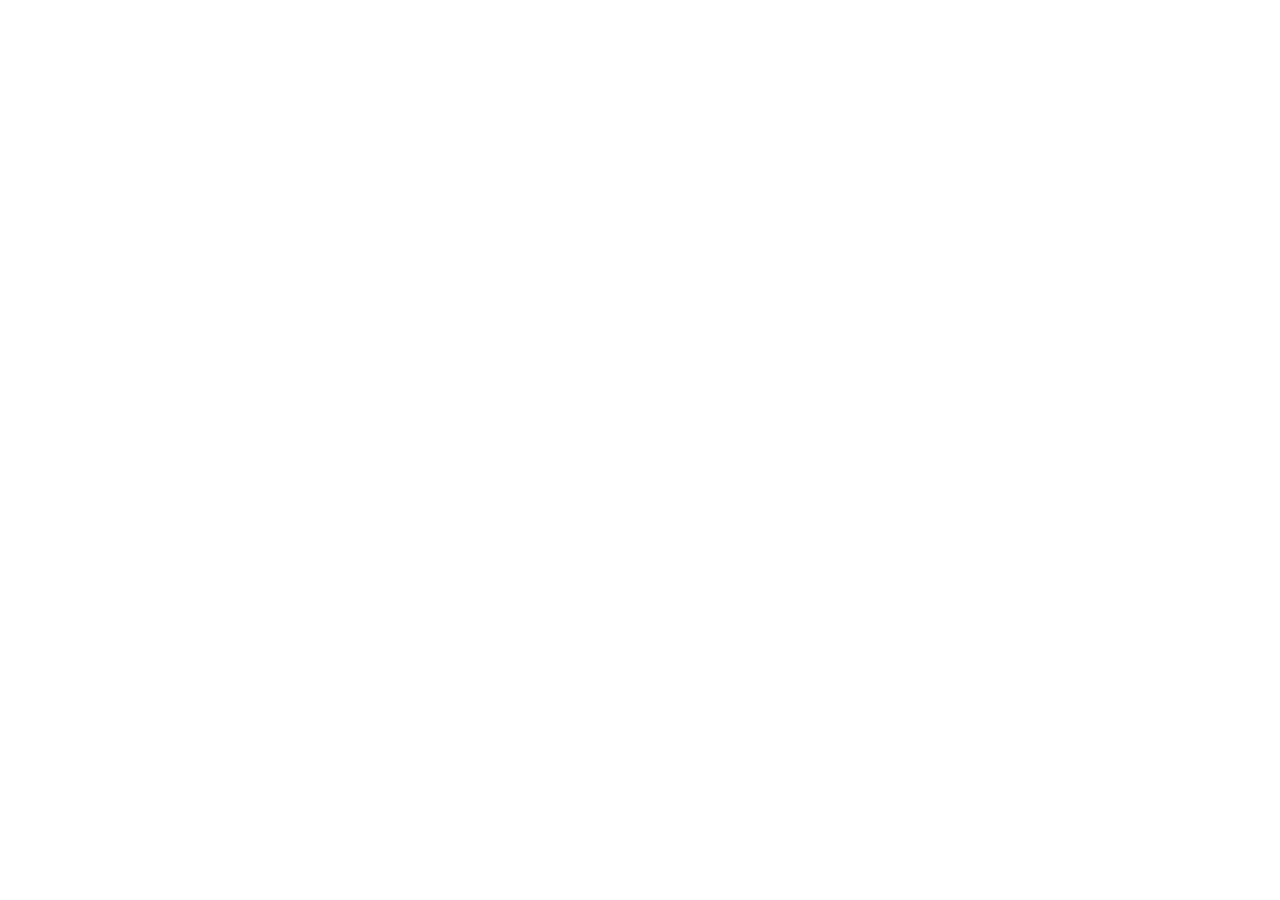
==== commit 3d4a3240: "Point logo links at the deployed immersive site Co-Authored-By: Claude Sonnet 5 <noreply@anthropic.c" ====
--- a/index.html
+++ b/index.html
@@ -3,279 +3,18 @@
 <head>
 <meta charset="UTF-8">
 <meta name="viewport" content="width=device-width, initial-scale=1.0">
-<title>Accord VI — Live Concert &amp; Qawwali Night, 18–19 October, Multan</title>
-<meta name="description" content="Accord VI: a two-night celebration of music at Beaconhouse Cantt Campus, Multan — Live Concert on 18 October, Qawwali Night on 19 October. Register or become a sponsor.">
+<title>Accord VI</title>
+<!-- This site has no home page of its own — the immersive scroll-craft site is the
+     front door. This page only exists so an old link/bookmark to this domain's root
+     doesn't dead-end; it forwards straight there.
+     prod: swap the URL below for the deployed immersive site's real URL. -->
+<meta http-equiv="refresh" content="0; url=https://yilmaz-islam.github.io/accord-vi/">
 <link rel="icon" type="image/svg+xml" href="assets/favicon.svg">
-<link href="https://cdn.jsdelivr.net/npm/aos@2.3.4/dist/aos.css" rel="stylesheet">
-<link href="https://cdn.jsdelivr.net/npm/animate.css@4.1.1/animate.min.css" rel="stylesheet">
 <link rel="stylesheet" href="css/styles.css">
 </head>
-<body>
-
-<!-- Resonance mark — inline once, reused via <use> so colour follows currentColor -->
-<svg width="0" height="0" style="position:absolute" aria-hidden="true">
-  <symbol id="resonance-mark" viewBox="0 0 120 120">
-    <g fill="none" stroke="currentColor" stroke-width="2.4" stroke-linecap="round">
-      <line x1="60" y1="8" x2="60" y2="112"></line>
-      <path d="M66.8,41.2 A20,20 0 0 1 66.8,78.8"></path>
-      <path d="M53.2,41.2 A20,20 0 0 0 53.2,78.8"></path>
-      <path d="M71.6,28.1 A34,34 0 0 1 71.6,91.9"></path>
-      <path d="M48.4,28.1 A34,34 0 0 0 48.4,91.9"></path>
-      <path d="M76.4,14.9 A48,48 0 0 1 76.4,105.1"></path>
-      <path d="M43.6,14.9 A48,48 0 0 0 43.6,105.1"></path>
-    </g>
-    <circle cx="60" cy="60" r="4" fill="currentColor"></circle>
-  </symbol>
-</svg>
-
-<!-- ============ NAV ============ -->
-<header class="site-header">
-  <div class="container nav-inner">
-    <a href="index.html" class="logo">
-      <svg class="logo-mark" viewBox="0 0 120 120" aria-hidden="true"><use href="#resonance-mark"></use></svg>
-      <span class="logo-text">Accord <span>VI</span></span>
-    </a>
-
-    <nav class="nav-links" id="navLinks">
-      <a href="index.html#about" class="nav-link">About</a>
-      <a href="sponsor.html" class="nav-link">Sponsors</a>
-      <a href="index.html#gallery" class="nav-link">Gallery</a>
-      <a href="index.html#schedule" class="nav-link">Schedule</a>
-      <a href="index.html#faq" class="nav-link">FAQ</a>
-      <a href="register.html" class="nav-cta animate__animated animate__pulse animate__slower animate__infinite">Register</a>
-    </nav>
-
-    <button class="nav-toggle" id="navToggle" aria-label="Toggle menu" aria-expanded="false" aria-controls="navLinks">
-      <span></span><span></span><span></span>
-    </button>
-  </div>
-</header>
-
-<!-- ============ HERO ============ -->
-<section id="top" class="hero">
-  <div class="hero-glow" aria-hidden="true"></div>
-  <div class="container hero-inner">
-    <div class="hero-mark" aria-hidden="true" data-aos="zoom-in" data-aos-delay="0">
-      <svg class="logo-mark logo-mark-hero" viewBox="0 0 120 120"><use href="#resonance-mark"></use></svg>
-    </div>
-    <p class="eyebrow" data-aos="fade-up" data-aos-delay="100">6th Edition · A Two-Night Celebration of Music</p>
-    <h1 class="hero-title" data-aos="fade-up" data-aos-delay="200">ACCORD <span class="outline">VI</span></h1>
-    <p class="hero-tagline" data-aos="fade-up" data-aos-delay="300">
-      Two nights of live music at Beaconhouse Cantt Campus, Multan — a Live Concert
-      followed by a Qawwali Night. The event our students wait all year for.
-    </p>
-
-    <div class="hero-meta" data-aos="fade-up" data-aos-delay="400">
-      <div class="meta-chip">
-        <span class="meta-label">Night 1 · 18 Oct</span>
-        <span class="meta-value">Live Concert</span>
-      </div>
-      <div class="meta-chip">
-        <span class="meta-label">Night 2 · 19 Oct</span>
-        <span class="meta-value">Qawwali Night</span>
-      </div>
-      <div class="meta-chip">
-        <span class="meta-label">Venue</span>
-        <span class="meta-value">Beaconhouse Cantt Campus, Multan</span>
-      </div>
-    </div>
-
-    <div class="hero-actions" data-aos="fade-up" data-aos-delay="500">
-      <a href="register.html" class="btn btn-primary">Register Now</a>
-      <a href="sponsor.html" class="btn btn-ghost">Become a Sponsor</a>
-    </div>
-
-    <div class="countdown" id="countdown" aria-label="Time remaining until Accord VI" data-aos="fade-up" data-aos-delay="600">
-      <div class="countdown-box"><span class="countdown-num" id="cdDays">--</span><span class="countdown-label">Days</span></div>
-      <div class="countdown-box"><span class="countdown-num" id="cdHours">--</span><span class="countdown-label">Hours</span></div>
-      <div class="countdown-box"><span class="countdown-num" id="cdMins">--</span><span class="countdown-label">Mins</span></div>
-      <div class="countdown-box"><span class="countdown-num" id="cdSecs">--</span><span class="countdown-label">Secs</span></div>
-    </div>
-  </div>
-</section>
-
-<!-- ============ ABOUT ============ -->
-<section id="about" class="section">
-  <div class="container">
-    <p class="section-kicker">About the event</p>
-    <h2 class="section-title">Five years in. Bigger every time.</h2>
-
-    <div class="about-grid">
-      <div class="about-copy">
-        <p>
-          Accord VI is Beaconhouse's flagship annual music event, returning for its
-          <strong>6th consecutive year</strong>. It opens on 18 October with a live concert
-          and closes on 19 October with a Qawwali Night. Alongside the main stage, daytime
-          activations keep the crowd engaged from morning to night — including a Squid Game
-          experience and an esports competition with prizes up to PKR 15,000.
-        </p>
-        <p>
-          It's built for students <strong>12 and up</strong>, with roughly 20% accompanying
-          teachers, parents and family. Accord V featured Bayaan live and sold over
-          <strong>1,000 tickets</strong> — and on Instagram alone, past editions have reached
-          an estimated <strong>25,000–50,000 people</strong>.
-        </p>
-        <a href="https://instagram.com/" target="_blank" rel="noopener" class="text-link">
-          Follow past editions on Instagram →
-        </a>
-      </div>
-
-      <div class="about-stats">
-        <div class="stat-card" data-aos="fade-up" data-aos-delay="0">
-          <span class="stat-num">6th</span>
-          <span class="stat-label">Year running</span>
-        </div>
-        <div class="stat-card" data-aos="fade-up" data-aos-delay="100">
-          <span class="stat-num">1,000–1,300</span>
-          <span class="stat-label">Live attendees</span>
-        </div>
-        <div class="stat-card" data-aos="fade-up" data-aos-delay="200">
-          <span class="stat-num">25K–50K</span>
-          <span class="stat-label">Reach per edition (IG)</span>
-        </div>
-        <div class="stat-card" data-aos="fade-up" data-aos-delay="300">
-          <span class="stat-num">1,000+</span>
-          <span class="stat-label">Tickets sold at Accord V</span>
-        </div>
-      </div>
-    </div>
-  </div>
-</section>
-
-<!-- ============ GALLERY ============ -->
-<section id="gallery" class="section">
-  <div class="container">
-    <p class="section-kicker">Past editions</p>
-    <h2 class="section-title">A look back at Accord</h2>
-    <p class="section-lead">
-      Six editions of live music, crowds and lights — the shots below are stock photos
-      standing in for the real thing. <span class="ph-tag">placeholder</span> Actual
-      photography from Accord's own past editions will replace these.
-    </p>
-
-    <div class="gallery-grid">
-      <div class="gallery-item" data-aos="zoom-in" data-aos-delay="0"><img src="assets/gallery/gallery-1.jpg" alt="Stock photo — concert crowd under stage lights, standing in for a real Accord photo" loading="lazy"></div>
-      <div class="gallery-item" data-aos="zoom-in" data-aos-delay="50"><img src="assets/gallery/gallery-2.jpg" alt="Stock photo — live band performing on stage, standing in for a real Accord photo" loading="lazy"></div>
-      <div class="gallery-item" data-aos="zoom-in" data-aos-delay="100"><img src="assets/gallery/gallery-3.jpg" alt="Stock photo — festival fireworks over a crowd, standing in for a real Accord photo" loading="lazy"></div>
-      <div class="gallery-item" data-aos="zoom-in" data-aos-delay="150"><img src="assets/gallery/gallery-4.jpg" alt="Stock photo — crowd cheering under stage lighting, standing in for a real Accord photo" loading="lazy"></div>
-      <div class="gallery-item" data-aos="zoom-in" data-aos-delay="200"><img src="assets/gallery/gallery-5.jpg" alt="Stock photo — red flares raised at a night concert, standing in for a real Accord photo" loading="lazy"></div>
-      <div class="gallery-item" data-aos="zoom-in" data-aos-delay="250"><img src="assets/gallery/gallery-6.jpg" alt="Stock photo — crowd silhouetted against bright stage lights, standing in for a real Accord photo" loading="lazy"></div>
-    </div>
-
-    <blockquote class="quote-block" data-aos="fade-up">
-      <p>"Best two nights of my year, every year."</p>
-      <cite>— Past attendee, Accord V <span class="ph-tag">placeholder quote</span></cite>
-    </blockquote>
-  </div>
-</section>
-
-<!-- ============ SCHEDULE ============ -->
-<section id="schedule" class="section">
-  <div class="container">
-    <p class="section-kicker">How the two nights flow</p>
-    <h2 class="section-title">A guide to the day</h2>
-    <p class="section-lead">
-      Accord VI's own timings are confirmed closer to the date. Until then, here's how last
-      year's edition (Accord 5.0) ran, night by night. <span class="ph-tag">based on last year</span>
-    </p>
-
-    <div class="schedule-grid">
-      <div class="schedule-card" data-aos="fade-up" data-aos-delay="0">
-        <span class="schedule-day">Night 1</span>
-        <span class="schedule-date">18 October</span>
-        <ol class="schedule-list">
-          <li><span class="schedule-time">Afternoon</span><span>Opening Ceremony</span></li>
-          <li><span class="schedule-time">Afternoon</span><span>Module &amp; activity slots (Squid Game, esports and more)</span></li>
-          <li><span class="schedule-time">Evening</span><span>Social Night — Live Concert</span></li>
-        </ol>
-      </div>
-      <div class="schedule-card" data-aos="fade-up" data-aos-delay="100">
-        <span class="schedule-day">Night 2</span>
-        <span class="schedule-date">19 October</span>
-        <ol class="schedule-list">
-          <li><span class="schedule-time">Afternoon</span><span>Module &amp; activity slots continue</span></li>
-          <li><span class="schedule-time">Evening</span><span>Closing Ceremony</span></li>
-          <li><span class="schedule-time">Evening</span><span>Social Night — Qawwali Night</span></li>
-        </ol>
-      </div>
-    </div>
-  </div>
-</section>
-
-<!-- ============ FAQ ============ -->
-<section id="faq" class="section">
-  <div class="container">
-    <p class="section-kicker">Good to know</p>
-    <h2 class="section-title">Frequently asked questions</h2>
-
-    <div class="faq-list">
-      <div class="faq-item" data-aos="fade-up" data-aos-delay="0">
-        <button class="faq-question" aria-expanded="false">
-          <span>Who can attend Accord VI?</span>
-          <span class="faq-icon" aria-hidden="true">+</span>
-        </button>
-        <div class="faq-answer">
-          <p>Anyone aged 12 and up. Most attendees are students, and around 20% are accompanying adults such as teachers and family — everyone is welcome.</p>
-        </div>
-      </div>
-
-      <div class="faq-item" data-aos="fade-up" data-aos-delay="50">
-        <button class="faq-question" aria-expanded="false">
-          <span>Is there an entry fee?</span>
-          <span class="faq-icon" aria-hidden="true">+</span>
-        </button>
-        <div class="faq-answer">
-          <p>Yes. A full two-night pass is <strong>PKR 3,500</strong>. If you only want to come for the Live Concert on 18 October, a concert-only ticket is <strong>PKR 2,500</strong>.</p>
-        </div>
-      </div>
-
-      <div class="faq-item" data-aos="fade-up" data-aos-delay="100">
-        <button class="faq-question" aria-expanded="false">
-          <span>Where exactly is the venue?</span>
-          <span class="faq-icon" aria-hidden="true">+</span>
-        </button>
-        <div class="faq-answer">
-          <p>Beaconhouse Cantt Campus, Multan. [Placeholder — add a map link and parking/drop-off details closer to the date.]</p>
-        </div>
-      </div>
-
-      <div class="faq-item" data-aos="fade-up" data-aos-delay="150">
-        <button class="faq-question" aria-expanded="false">
-          <span>How do I register my school or group?</span>
-          <span class="faq-icon" aria-hidden="true">+</span>
-        </button>
-        <div class="faq-answer">
-          <p>Head to the <a href="register.html" class="text-link">registration page</a> and select "Prospective attendee." Mention your school and approximate group size in the message field and our team will follow up.</p>
-        </div>
-      </div>
-
-      <div class="faq-item" data-aos="fade-up" data-aos-delay="200">
-        <button class="faq-question" aria-expanded="false">
-          <span>How can my brand sponsor Accord VI?</span>
-          <span class="faq-icon" aria-hidden="true">+</span>
-        </button>
-        <div class="faq-answer">
-          <p>Check out the <a href="sponsor.html" class="text-link">sponsorship tiers</a>, then <a href="register.html?as=sponsor" class="text-link">register your interest</a> — we'll send over a full sponsorship deck.</p>
-        </div>
-      </div>
-    </div>
-  </div>
-</section>
-
-<!-- ============ FOOTER ============ -->
-<footer class="site-footer">
-  <div class="container footer-inner">
-    <span class="logo footer-logo">
-      <svg class="logo-mark" viewBox="0 0 120 120" aria-hidden="true"><use href="#resonance-mark"></use></svg>
-      <span class="logo-text">Accord <span>VI</span></span>
-    </span>
-    <p class="footer-tag">18–19 October · Beaconhouse Cantt Campus, Multan</p>
-    <a href="https://instagram.com/" target="_blank" rel="noopener" class="footer-ig">Instagram</a>
-    <p class="footer-copy">© <span id="year"></span> Accord VI. All rights reserved.</p>
-  </div>
-</footer>
-
-<script src="https://cdn.jsdelivr.net/npm/aos@2.3.4/dist/aos.js"></script>
-<script src="js/main.js"></script>
+<body style="display:flex;align-items:center;justify-content:center;min-height:100svh;text-align:center;padding:2rem;">
+  <p>
+    Redirecting to <a href="https://yilmaz-islam.github.io/accord-vi/" class="text-link">Accord VI</a>…
+  </p>
 </body>
 </html>
--- a/css/styles.css
+++ b/css/styles.css
@@ -369,6 +369,31 @@
   max-width: 640px;
 }
 
+/* ---------- Legal pages (privacy / terms) ---------- */
+.legal-content { max-width: 720px; }
+.legal-content h2 {
+  font-family: var(--font-display);
+  font-weight: 700;
+  font-size: 1.25rem;
+  margin: 2.25rem 0 0.75rem;
+}
+.legal-content h2:first-of-type { margin-top: 0; }
+.legal-content p { color: var(--color-text-dim); margin-bottom: 1rem; }
+.legal-content ul { margin: 0 0 1rem; padding-left: 0; }
+.legal-content ul li {
+  color: var(--color-text-dim);
+  padding-left: 1.4rem;
+  position: relative;
+  margin-bottom: 0.4rem;
+}
+.legal-content ul li::before {
+  content: '—';
+  position: absolute;
+  left: 0;
+  color: var(--color-text-faint);
+}
+.legal-content strong { color: var(--color-text); }
+
 .section-lead {
   color: var(--color-text-dim);
   max-width: 560px;
@@ -880,7 +905,9 @@
   gap: 0.6rem;
 }
 .footer-logo { font-size: 1.1rem; justify-content: center; }
-.footer-tag, .footer-copy { color: var(--color-text-faint); font-size: 0.85rem; }
+.footer-tag, .footer-copy, .footer-legal { color: var(--color-text-faint); font-size: 0.85rem; }
+.footer-legal .text-link { color: var(--color-text-faint); }
+.footer-legal .text-link:hover { color: var(--color-text); }
 .footer-ig {
   color: var(--color-accent);
   font-weight: 600;
